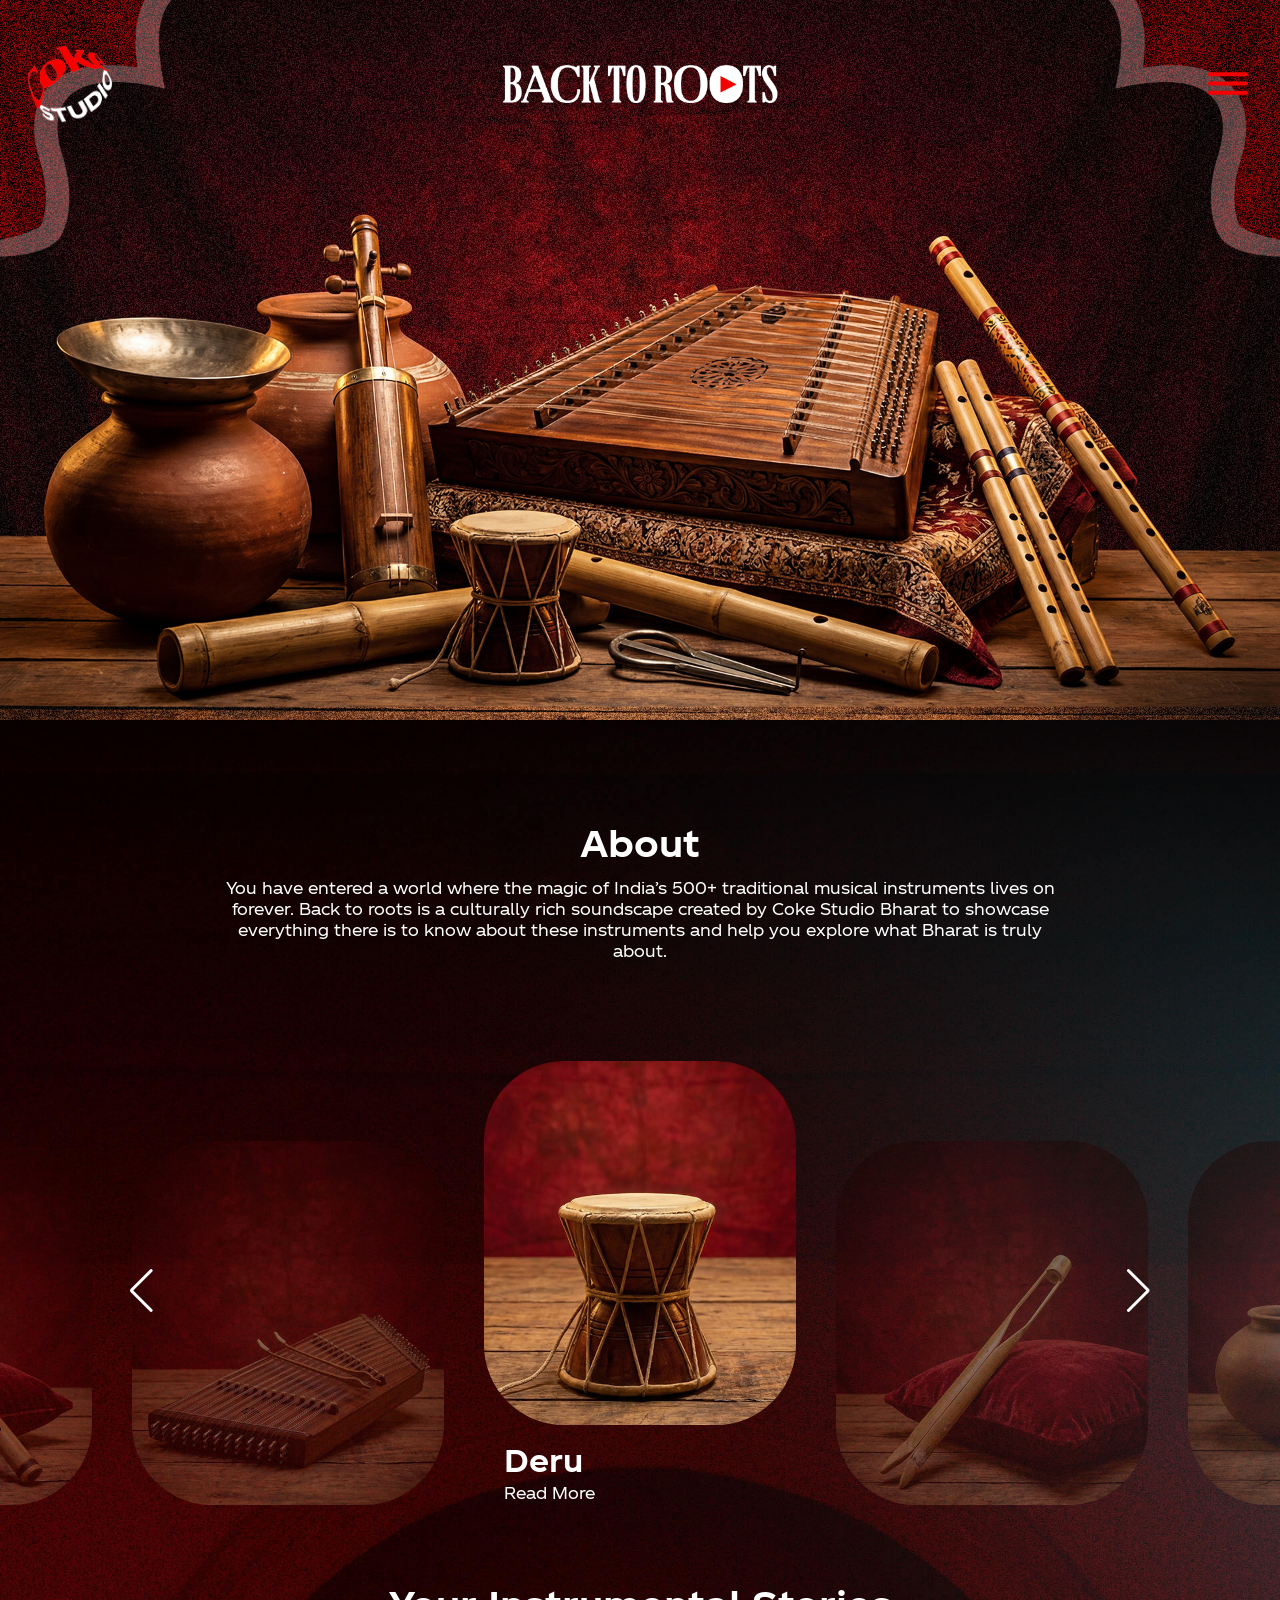
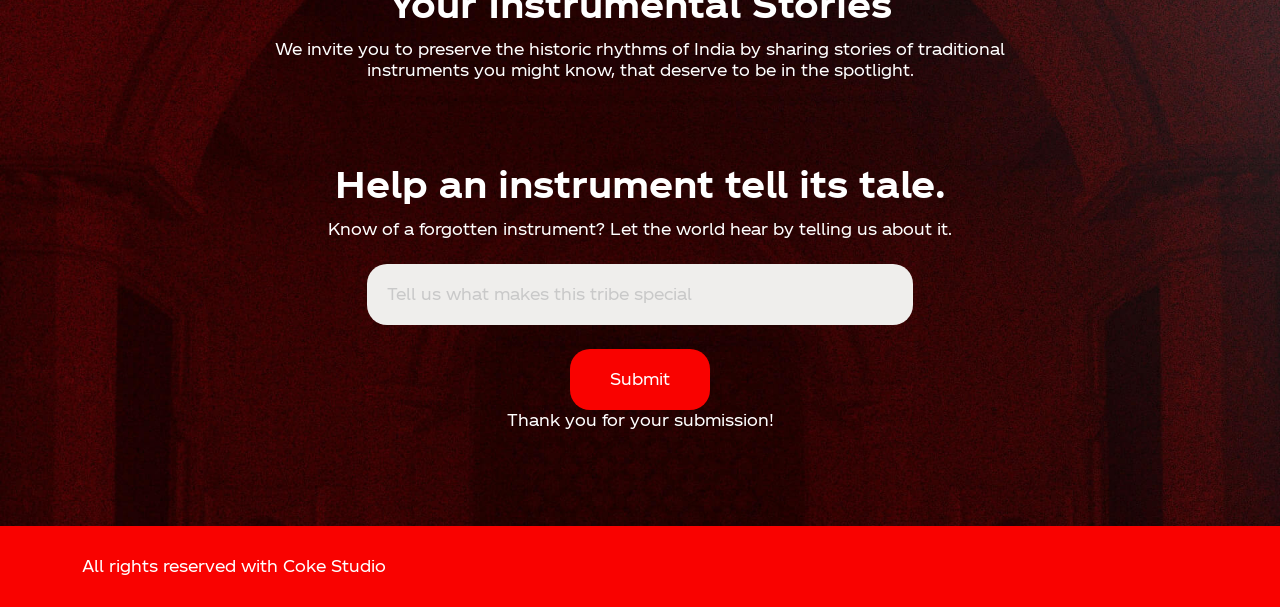
==== home-page.html @ 4aa93b86 "First-look" ====
<!-- Start: Header -->
<!doctype html>
<html class="no-js" lang="en">

<head>
    <meta charset="utf-8">
    <meta name="description" content="">
    <meta name="viewport" content="width=device-width, initial-scale=1.0">
    <title>Back to Roots</title>
    <link rel="apple-touch-icon" href="apple-touch-icon.png">
    <!-- Place favicon.ico in the root directory -->
    <link rel="shortcut icon" href="images/favicon.ico"> 

    <link rel="stylesheet" href="styles/vendor.css">

    <link rel="stylesheet" href="styles/main.css">

</head>

<body>
<header class="header">
  <div class="container-fluid">
    <div class="d-flex">
      <div class="logo"><a href=""><img src="images/logo.svg" alt=""></a></div>
      <!-- <div class="menu"><a href=""><img src="images/menu.svg" alt=""></a></div> -->
      <div class="dropdown dropdown-menu-end">
        <button type="button" class="" data-bs-toggle="dropdown"></button>
        <ul class="dropdown-menu">
          <li><a class="dropdown-item" href="#">Home</a></li>
          <li><a class="dropdown-item" href="#about">About</a></li>
          <li><a class="dropdown-item" href="#stories">Stories</a></li>
          <li><a class="dropdown-item" href="#help">Help</a></li>
        </ul>
      </div>
    </div>
  </div>
</header>

<div class="banner">
    <div class="title"><img src="images/Back-to-Roots.png" alt=""></div>
    <!-- <img src="images/banner.png" class="img-full" alt="">  -->
    <picture>
        <source media="(min-width:650px)" srcset="images/banner.jpg">
        <img src="images/banner-mob.jpg" alt="banner" class="img-full">
    </picture>
</div>
<div class="body-ctnt">
    <div class="about-us" id="about">
        <div class="container">
            <div class="row justify-content-center">
                <div class="col-md-9">
                    <h2 class="hd2">About</h2>
                    <p class="mb-0">You have entered a world where the magic of India’s 500+ traditional musical instruments lives on forever. Back to roots is a culturally rich soundscape created by Coke Studio Bharat to showcase everything there is to know about these instruments and help you explore what Bharat is truly about.</p>
                </div>
            </div>
        </div>
    </div>
    <div class="tribe-stories" id="stories">
        <div class="swiper mySwiper">
            <div class="swiper-wrapper">
                <div class="swiper-slide"><a href="#" data-modal-target="story-card-deru">
                        <figure><img src="images/card-1.jpg" alt=""></figure>
                        <div class="card-info">
                            <h3>Deru</h3>
                            <p>Read More</p>
                        </div>
                    </a>
                </div>
                <div class="swiper-slide"><a href="#" data-modal-target="story-card-toka">
                        <figure><img src="images/card-2.jpg" alt=""></figure>
                        <div class="card-info">
                            <h3>Toka</h3>
                           <p>Read More</p>
                        </div>
                    </a>
                </div>
                <div class="swiper-slide"><a href="#" data-modal-target="story-card-ghado-ghamelo">
                        <figure><img src="images/card-3.jpg" alt=""></figure>
                        <div class="card-info">
                            <h3>Ghado Ghamelo</h3>
                           <p>Read More</p>
                        </div>
                    </a>
                </div>
                <div class="swiper-slide"><a href="#" data-modal-target="story-card-bugchu">
                        <figure><img src="images/card-4.jpg" alt=""></figure>
                        <div class="card-info">
                            <h3>Bugchu</h3>
                           <p>Read More</p>
                        </div>
                    </a>
                </div>
                <div class="swiper-slide"><a href="#" data-modal-target="story-card-gogona">
                        <figure><img src="images/card-5.jpg" alt=""></figure>
                        <div class="card-info">
                            <h3>Gogona</h3>
                           <p>Read More</p>
                        </div>
                    </a>
                </div>
                <div class="swiper-slide"><a href="#" data-modal-target="story-card-jodia-pava">
                        <figure><img src="images/card-6.jpg" alt=""></figure>
                        <div class="card-info">
                            <h3>Jodia Pava</h3>
                           <p>Read More</p>
                        </div>
                    </a>
                </div>
                <div class="swiper-slide"><a href="#" data-modal-target="story-card-ghada">
                        <figure><img src="images/card-7.jpg" alt=""></figure>
                        <div class="card-info">
                            <h3>Ghada</h3>
                           <p>Read More</p>
                        </div>
                    </a>
                </div>
                <div class="swiper-slide"><a href="#" data-modal-target="story-card-siphung">
                        <figure><img src="images/card-8.jpg" alt=""></figure>
                        <div class="card-info">
                            <h3>Siphung</h3>
                           <p>Read More</p>
                        </div>
                    </a>
                </div>
                <div class="swiper-slide"><a href="#" data-modal-target="story-card-santaar">
                        <figure><img src="images/card-9.jpg" alt=""></figure>
                        <div class="card-info">
                            <h3>Santaar</h3>
                           <p>Read More</p>
                        </div>
                    </a>
                </div>
            </div>
            <div class="swiper-button-next"></div>
            <div class="swiper-button-prev"></div>
        </div>
        <div class="container text-center">
            <div class="row justify-content-center">
                <div class="col-md-9">
            <h2 class="hd2">Your Instrumental Stories</h2>
            <p class="mb-0">We invite you to preserve the historic rhythms of India by sharing stories of traditional instruments you might know, that deserve to be in the spotlight.</p>
                </div></div>
        </div>
    </div>
    <div class="help-tribe" id="help">
        <div class="container">
            <h2 class="hd2">Help an instrument tell its tale.</h2>
            <p class="mb-0">Know of a forgotten instrument? Let the world hear by telling us about it.</p>

            <div class="row justify-content-center">
                <div class="col-md-6">
                    <!-- <div class="tribe-story">
                        <div class="swiper taleSwiper">
                            <div class="swiper-wrapper">
                                <div class="swiper-slide">
                                    <p class="f16">“50-yr-old Kumoani folk singer invited
                                        to global TV prog”</p>
                                </div>
                                <div class="swiper-slide">
                                    <p class="f16">“50-yr-old Kumoani folk singer invited
                                        to global TV prog”</p>
                                </div>
                                <div class="swiper-slide">
                                    <p class="f16">“50-yr-old Kumoani folk singer invited
                                        to global TV prog”</p>
                                </div>
                                <div class="swiper-slide">
                                    <p class="f16">“50-yr-old Kumoani folk singer invited
                                        to global TV prog”</p>
                                </div>
                            </div>
                        </div>
                        <div class="swiper-button-next"></div>
                        <div class="swiper-button-prev"></div>
                    </div> -->
                    <div class="mt-4">
                        <form action="">
                        <div class="txtBx"><input type="text" name="" id=""
                                placeholder="Tell us what makes this tribe special"></div>
                        <!-- <p class="consent">I consent to being contacted by the Coca-Cola team should my submission be
                            shortlisted for potential feature.</p> -->
                        <div class="submitBtn mt-4"><input type="button" value="Submit" name="" id=""></div>
                    </form>
                    </div>
                    <div class="thank-you-message">
                        <p>Thank you for your submission!</p>
                    </div>
                </div>
            </div>
        </div>
    </div>
</div>

<div class="modal fade card-modal" id="storyCardModal" tabindex="-1" aria-labelledby="storyCardModalLabel" aria-hidden="true">
    <div class="modal-dialog modal-dialog-centered modal-lg">
        <div class="modal-content">
            <div class="modal-body" id="storyCardModalBody"></div>
        </div>
    </div>
</div>

<div class="story-card-content d-none" id="story-card-deru">
    <button type="button" class="btn-close btn-close-white card-modal-close" data-bs-dismiss="modal" aria-label="Close"></button>
    <div class="row align-items-center g-4">
        <div class="col-md-6">
            <figure class="card-modal-image-wrap mb-0">
                <a href="#" class="play-audio"></a>
                <img src="images/card-1.jpg" alt="Deru" class="img-full">
            </figure>
            <audio id="deru-audio" src="audio/Deru.mp3"></audio>
        </div>
        <div class="col-md-6">
            <div class="card-modal-copy">
                <h2 class="hd3">Deru</h2>
                <p class="mb-0">A traditional hourglass shaped percussion drum from North Indian folk music, especially Rajasthan and Haryana, played in ritual and folk song ensembles to create deep rhythmic beats. It’s deep and punchy drum sounds were used to create dynamic rhythms in Coke Studio’s song Ishq Bawla that was released on 18 June 2025.</p>
            </div>
        </div>
    </div>
</div>
<div class="story-card-content d-none" id="story-card-toka">
    <button type="button" class="btn-close btn-close-white card-modal-close" data-bs-dismiss="modal" aria-label="Close"></button>
    <div class="row align-items-center g-4">
        <div class="col-md-6">
            <figure class="card-modal-image-wrap mb-0">
                <a href="#" class="play-audio"></a>
                <img src="images/card-2.jpg" alt="Toka" class="img-full">
            </figure>
            <audio id="toka-audio" src="audio/Toka.mp3"></audio>
        </div>
        <div class="col-md-6">
            <div class="card-modal-copy">
                <h2 class="hd3">Toka</h2>
                <p class="mb-0">A bamboo clapper instrument from Assam, played by striking its split ends together to create sharp, rhythmic beats. It adds a bright, percussive layer to traditional folk music. Toka was used to add energy and drive to the rhythm of Coke Studio’s song Holo Lolo that was released on 26 March 2025.</p>
            </div>
        </div>

    </div>
</div>
<div class="story-card-content d-none" id="story-card-ghado-ghamelo">
    <button type="button" class="btn-close btn-close-white card-modal-close" data-bs-dismiss="modal" aria-label="Close"></button>
    <div class="row align-items-center g-4">
        <div class="col-md-6">
            <figure class="card-modal-image-wrap mb-0">
                <a href="#" class="play-audio"></a>
                <img src="images/card-3.jpg" alt="Ghado Ghamelo" class="img-full">
            </figure>
            <audio id="ghado-ghamelo-audio" src="audio/GhadoGhamelo.mp3"></audio>
        </div>
        <div class="col-md-6">
            <div class="card-modal-copy">
                <h2 class="hd3">Ghado Ghamelo</h2>
                <p class="mb-0">A traditional paired percussion instrument from Kutch, Gujarat, made of metal or clay pots. Played by striking the pots together or with sticks, it creates lively, rhythmic beats that enhance a song’s folk rhythm and make it sound more organic and culturally rich as heard in Coke Studio’s song Meetha Khaara that was released on 9 September 2025.</p>
            </div>
        </div>
    </div>
</div>
<div class="story-card-content d-none" id="story-card-bugchu">
    <button type="button" class="btn-close btn-close-white card-modal-close" data-bs-dismiss="modal" aria-label="Close"></button>
    <div class="row align-items-center g-4">
        <div class="col-md-6">
            <figure class="card-modal-image-wrap mb-0">
                <a href="#" class="play-audio"></a>
                <img src="images/card-4.jpg" alt="Bugchu" class="img-full">
            </figure>
            <audio id="bugchu-audio" src="audio/Bugchu.mp3"></audio>
        </div>
        <div class="col-md-6">
            <div class="card-modal-copy">
                <h2 class="hd3">Bugchu</h2>
                <p class="mb-0">A small one-string folk instrument from Punjab, played by pulling a string to create a rhythmic, twangy sound. It’s commonly used in lively dance forms like Bhangra and adds an energetic, playful vibe to folk music. The lively and raw texture in Coke Studio’s song Ishq Bawla came from the distinctive tone of this instrument.</p>
            </div>
        </div>
    </div>
</div>
<div class="story-card-content d-none" id="story-card-gogona">
    <button type="button" class="btn-close btn-close-white card-modal-close" data-bs-dismiss="modal" aria-label="Close"></button>
    <div class="row align-items-center g-4">
        <div class="col-md-6">
            <figure class="card-modal-image-wrap mb-0">
                <a href="#" class="play-audio"></a>
                <img src="images/card-5.jpg" alt="Gogona" class="img-full">
            </figure>
            <audio id="gogona-audio" src="audio/Gogona.mp3"></audio>
        </div>
        <div class="col-md-6">
            <div class="card-modal-copy">
                <h2 class="hd3">Gogona</h2>
                <p class="mb-0">A bamboo jaw harp central to Assamese folk, especially in Bihu celebrations, producing a buzzing melody. The percussive melody and folk flavour in Coke Studio’s song Holo Lolo came from this instrument.</p>
            </div>
        </div>
    </div>
</div>
<div class="story-card-content d-none" id="story-card-jodia-pava">
    <button type="button" class="btn-close btn-close-white card-modal-close" data-bs-dismiss="modal" aria-label="Close"></button>
    <div class="row align-items-center g-4">
        <div class="col-md-6">
            <figure class="card-modal-image-wrap mb-0">
                <a href="#" class="play-audio"></a>
                <img src="images/card-6.jpg" alt="Jodia Pava" class="img-full">
            </figure>
            <audio id="jodia-pava-audio" src="audio/JodiaPava.mp3"></audio>
        </div>
        <div class="col-md-6">
            <div class="card-modal-copy">
                <h2 class="hd3">Jodia Pava</h2>
                <p class="mb-0">Featured in Coke Studio’s song Meetha Khaara, Jodia Pava is a traditional folk instrument strongly associated with the Kutch region of Gujarat. It is a distinctive double flute wind instrument where two flutes are played simultaneously — one providing a continuous drone and the other carrying the melody.</p>
            </div>
        </div>
    </div>
</div>
<div class="story-card-content d-none" id="story-card-ghada">
    <button type="button" class="btn-close btn-close-white card-modal-close" data-bs-dismiss="modal" aria-label="Close"></button>
    <div class="row align-items-center g-4">
        <div class="col-md-6">
            <figure class="card-modal-image-wrap mb-0">
                <a href="#" class="play-audio"></a>
                <img src="images/card-7.jpg" alt="Ghada" class="img-full">
            </figure>
            <audio id="ghada-audio" src="audio/Ghada.mp3"></audio>
        </div>
        <div class="col-md-6">
            <div class="card-modal-copy">
                <h2 class="hd3">Ghada</h2>
                <p class="mb-0">A simple clay pot used as a musical instrument in Indian folk traditions, played by tapping and striking to create rhythmic beats. It’s warm and earthy beats gave a grounded feel to Coke Studio’s song Ishq Bawla.</p>
            </div>
        </div>
    </div>
</div>
<div class="story-card-content d-none" id="story-card-siphung">
    <button type="button" class="btn-close btn-close-white card-modal-close" data-bs-dismiss="modal" aria-label="Close"></button>
    <div class="row align-items-center g-4">
        <div class="col-md-6">
            <figure class="card-modal-image-wrap mb-0">
                <a href="#" class="play-audio"></a>
                <img src="images/card-8.jpg" alt="Siphung" class="img-full">
            </figure>
            <audio id="siphung-audio" src="audio/Siphung.mp3"></audio>
        </div>
        <div class="col-md-6">
            <div class="card-modal-copy">
                <h2 class="hd3">Siphung</h2>
                <p class="mb-0">A traditional bamboo flute from Assam and Northeast India, known for its airy, melodic voice in folk melodies. The Siphung lends lyrical textures that enriched Coke Studio’s song Holo Lolo with a serene folk infused vibe.</p>
            </div>
        </div>
    </div>
</div>
<div class="story-card-content d-none" id="story-card-santaar">
    <button type="button" class="btn-close btn-close-white card-modal-close" data-bs-dismiss="modal" aria-label="Close"></button>
    <div class="row align-items-center g-4">
        <div class="col-md-6">
            <figure class="card-modal-image-wrap mb-0">
                <a href="#" class="play-audio"></a>
                <img src="images/card-9.jpg" alt="Santaar" class="img-full">
            </figure>
            <audio id="santaar-audio" src="audio/Santaar.mp3"></audio>
        </div>
        <div class="col-md-6">
            <div class="card-modal-copy">
                <h2 class="hd3">Santaar</h2>
                <p class="mb-0">A traditional stringed percussion instrument from Kutch, Gujarat, made of wooden or metal components and played by striking or plucking to produce rhythmic and melodic tones. It is commonly used in folk music to accompany dances and songs, adding a lively, resonant texture. Coke Studio’s song Meetha Khaara had a richer, more immersive folk feel, thanks to this instrument.</p>
            </div>
        </div>
    </div>
</div>

<!-- Start: Footer -->
  <footer class="footer">
    <div class="container">
        All rights reserved with Coke Studio
    </div>
</footer>
  <!-- bower:js -->

<script src="scripts/jquery.js"></script>

<script src="scripts/vendor.js"></script>


<script src="scripts/main.js"></script>



</body>

</html> 
<!--end-->
---- styles/main.css ----
@font-face {
  font-family: 'TCCC-UnityHeadline';
  src: url("../fonts/TCCC-UnityHeadline-Regular.woff2") format("woff2"), url("../fonts/TCCC-UnityHeadline-Regular.woff") format("woff");
  font-weight: normal;
  font-style: normal;
  font-display: swap;
}

@font-face {
  font-family: 'TCCC-UnityHeadline';
  src: url("../fonts/TCCC-UnityHeadline-Bold.woff2") format("woff2"), url("../fonts/TCCC-UnityHeadline-Bold.woff") format("woff");
  font-weight: bold;
  font-style: normal;
  font-display: swap;
}

body {
  font: normal 16px/1.3 "TCCC-UnityHeadline";
  color: #FFF;
}

@media (max-width: 767px) {
  body {
    font-size: 15px;
    line-height: 1.4;
  }
}

a {
  text-decoration: none;
  color: #ffffff;
  transition: color 0.5s linear;
}

a:hover {
  text-decoration: none;
  color: #ffffff;
}

a:focus {
  text-decoration: none;
  color: #ffffff;
  outline: none;
}

ul {
  margin: 0;
  padding: 0;
}

ul li {
  list-style: none;
}

b,
strong {
  font-weight: 700;
}

.img-full {
  width: 100%;
  height: auto;
}

.ohidden {
  overflow: hidden;
}

.header {
  position: absolute;
  width: 100%;
  padding-top: 30px;
  z-index: 1;
}

.header .d-flex {
  -ms-flex-align: center;
      align-items: center;
  -ms-flex-pack: justify;
      justify-content: space-between;
}

.header .dropdown button {
  background: url(../images/menu.svg) no-repeat center center;
  background-size: contain;
  border: 0;
  padding: 0;
  margin-right: 20px;
  width: 40px;
  height: 30px;
}

.header .dropdown button.show {
  background: url(../images/close.svg) no-repeat center center;
  background-size: contain;
}

.header .dropdown .dropdown-menu {
  background: none;
  border: 0;
  min-width: 120px;
}

.header .dropdown .dropdown-menu .dropdown-item {
  color: #F40000;
}

.header .dropdown .dropdown-menu .dropdown-item:hover {
  background: none;
}

@media (max-width: 767px) {
  .header {
    padding-top: 10px;
  }
  .header .logo img {
    width: 50px;
    height: auto;
  }
  .header .dropdown button {
    width: 25px;
    margin-right: 10px;
  }
}

.body-ctnt {
  background: url(../images/pagebg.jpg) no-repeat center top;
  background-size: cover;
}

@media (max-width: 767px) {
  .body-ctnt {
    background: url(../images/pageBg-mob.jpg) repeat-y center top;
    background-size: contain;
    padding-left: 15px;
    padding-right: 15px;
  }
}

.banner {
  position: relative;
}

.banner .title {
  position: absolute;
  top: 65px;
  left: 50%;
  right: auto;
  -khtml-transform: translateX(-50%);
  transform: translateX(-50%);
}

.banner .title img {
  height: 3vw;
  width: auto;
}

@media (max-width: 767px) {
  .banner .title {
    top: 85px;
  }
  .banner .title img {
    height: 8vw;
  }
}

.about-us {
  padding: 100px 0;
  text-align: center;
}

@media (max-width: 767px) {
  .about-us {
    padding: 40px 0 60px;
  }
}

.hd2,
.hd3 {
  font-size: 36px;
  font-weight: bold;
  margin-bottom: 15px;
}

@media (max-width: 767px) {
  .hd2,
  .hd3 {
    font-size: 24px;
  }
}

.hd3 {
  font-size: 30px;
}

@media (max-width: 767px) {
  .hd3 {
    font-size: 22px;
  }
}

.mySwiper {
  margin-bottom: 60px;
}

.mySwiper figure {
  border-radius: 80px;
  overflow: hidden;
}

.mySwiper figure img {
  width: 100%;
  height: auto;
}

.mySwiper .card-info {
  padding-left: 20px;
  opacity: 0;
  height: 0;
}

.mySwiper .card-info h3 {
  font-size: 30px;
  font-weight: bold;
  margin-bottom: 6px;
}

.mySwiper .swiper-slide {
  opacity: 0.4;
  transition: .7s;
  padding-top: 80px;
}

.mySwiper .swiper-slide img {
  width: 100%;
}

.mySwiper .swiper-slide-active {
  opacity: 1;
  z-index: 1;
  padding-top: 0;
}

.mySwiper .swiper-slide-active .card-info {
  opacity: 1;
}

.mySwiper .swiper-button-next,
.mySwiper .swiper-button-prev {
  color: #FFF;
}

.mySwiper .swiper-button-prev {
  left: 10vw;
}

.mySwiper .swiper-button-next {
  right: 10vw;
}

@media (max-width: 767px) {
  .mySwiper .card-info {
    text-align: center;
    padding-left: 0;
  }
  .mySwiper .card-info h3 {
    font-size: 24px;
  }
  .mySwiper .swiper-button-next,
  .mySwiper .swiper-button-prev {
    top: 90%;
  }
  .mySwiper .swiper-button-next::after,
  .mySwiper .swiper-button-prev::after {
    font-size: 24px;
  }
  .mySwiper .swiper-button-prev {
    left: 3vw;
  }
  .mySwiper .swiper-button-next {
    right: 3vw;
  }
}

.help-tribe {
  padding: 80px 0;
  text-align: center;
}

.help-tribe .txtBx input {
  width: 100%;
  padding: 20px;
  border-radius: 20px;
  border: 0;
  background-color: #EFEEEC;
}

.help-tribe .txtBx input:-ms-input-placeholder {
  color: #C9C9C9;
}

.help-tribe .txtBx input::placeholder {
  color: #C9C9C9;
}

.help-tribe .submitBtn input {
  background: #F90200;
  padding: 20px 40px;
  border-radius: 20px;
  border: 0;
  color: #FFF;
}

.help-tribe .consent {
  font-size: 12px;
  margin: 25px 0;
}

@media (max-width: 767px) {
  .help-tribe {
    padding: 45px 0 30px;
  }
  .help-tribe .txtBx input {
    padding: 12px 20px;
    border-radius: 10px;
  }
  .help-tribe .submitBtn input {
    padding: 12px 30px;
    border-radius: 12px;
    font-size: 12px;
  }
}

.taleSwiper {
  margin: 60px 0;
  overflow: auto;
}

.taleSwiper .f16 {
  margin: 0 50px;
  font-weight: bold;
  min-height: 120px;
  background: url(../images/comma.svg) no-repeat center 90px;
}

@media (max-width: 767px) {
  .taleSwiper {
    margin: 40px 0;
  }
  .taleSwiper .f16 {
    margin: 0 40px;
  }
}

.tribe-story, .cardSwiper {
  position: relative;
}

.tribe-story .swiper-button-next,
.tribe-story .swiper-button-prev, .cardSwiper .swiper-button-next,
.cardSwiper .swiper-button-prev {
  color: #bcbcbc;
}

.tribe-story .swiper-button-next::after,
.tribe-story .swiper-button-prev::after, .cardSwiper .swiper-button-next::after,
.cardSwiper .swiper-button-prev::after {
  font-size: 25px;
}

.tribe-story .swiper-button-prev, .cardSwiper .swiper-button-prev {
  left: -30px;
}

.tribe-story .swiper-button-next, .cardSwiper .swiper-button-next {
  right: -30px;
}

@media (max-width: 767px) {
  .tribe-story .swiper-button-prev, .cardSwiper .swiper-button-prev {
    left: 0px;
  }
  .tribe-story .swiper-button-next, .cardSwiper .swiper-button-next {
    right: 0px;
  }
}

.footer {
  background: #F90200;
  padding: 30px 0;
}

@media (max-width: 767px) {
  .footer {
    padding: 12px 10px;
    font-size: 12px;
  }
}

.stories-ctnt {
  background: url(../images/stories_page_bg.jpg) no-repeat center top;
  background-size: cover;
  padding-top: 160px;
}

@media (max-width: 767px) {
  .stories-ctnt {
    padding-top: 50px;
    padding-left: 15px;
    padding-right: 15px;
    text-align: center;
  }
}

.vid-box {
  position: relative;
  margin-bottom: 30px;
}

.vid-box .thumbnail-img {
  transition: transform .2s;
}

.vid-box .thumbnail-img:hover {
  transform: scale(1.1);
}

.vid-box .play-bx {
  position: absolute;
  width: 40px;
  height: 40px;
  left: 50%;
  top: 50%;
  bottom: auto;
  right: auto;
  -khtml-transform: translateX(-50%) translateY(-50%);
  transform: translateX(-50%) translateY(-50%);
  z-index: 1;
}

.vid-box .play-bx img {
  width: 100%;
  height: auto;
}

@media (max-width: 767px) {
  .vid-box:first-child {
    margin-top: 20px;
  }
}

.lyrics-bx {
  background: rgba(239, 238, 236, 0.2);
  border-radius: 30px;
  padding: 30px;
  height: 450px;
  overflow: auto;
}

.lyrics-bx ul li {
  padding-bottom: 30px;
}

.lyrics-bx ul li p {
  margin: 0;
  padding-bottom: 5px;
}

.section-gap {
  padding: 75px 0;
}

@media (max-width: 767px) {
  .section-gap {
    padding: 35px 0;
  }
}

.tribe-bg, .lyrics-bg, .kumoani-bg {
  position: relative;
}

.tribe-bg::before, .lyrics-bg::before, .kumoani-bg::before {
  content: '';
  position: absolute;
  left: 50%;
  top: 50%;
  bottom: auto;
  right: auto;
  -khtml-transform: translateX(-50%) translateY(-50%);
  transform: translateX(-50%) translateY(-50%);
  background: url(../images/tribe-studio.png) no-repeat center 50%;
  background-size: 80%;
  width: 100%;
  height: 100%;
  mix-blend-mode: soft-light;
}

.lyrics-bg::before {
  background: url(../images/Lyrics.png) no-repeat center 50%;
  background-size: 50%;
}

.kumoani-bg::before {
  background: url(../images/Kumoani.png) no-repeat center 60%;
  background-size: 80%;
  overflow: hidden;
}

.cardSwiper {
  position: relative;
}

.cardSwiper .swiper-slide {
  border-radius: 30px;
}

.cardSwiper .swiper-slide .img-full {
  border-radius: 30px;
}

.cardSwiper .swiper-slide .info-bx {
  display: none;
  margin-top: 40px;
  text-align: center;
}

.cardSwiper .swiper-slide.swiper-slide-active .info-bx {
  display: block;
}

.cardSwiper .swiper-button-next,
.cardSwiper .swiper-button-prev {
  color: #ffffff;
  top: auto;
  bottom: 55px;
}

.modal .btn-close {
  position: absolute;
  right: -30px;
  top: -6px;
}

.card-modal .modal-content {
  background: linear-gradient(135deg, rgba(91, 0, 0, 0.98), rgba(24, 0, 0, 0.98));
  color: #ffffff;
  border: 1px solid rgba(255, 255, 255, 0.15);
  border-radius: 36px;
  overflow: hidden;
}

.card-modal .modal-body {
  padding: 35px;
  position: relative;
}

.card-modal .card-modal-image-wrap {
  border-radius: 28px;
  overflow: hidden;
  position: relative;
  & .play-audio {
    position: absolute;
    width: 40px;
    height: 40px;
    bottom: 20px;
    right: 20px;
    z-index: 1;
    background: url(../images/Play.png) no-repeat center center;
    background-size: contain;
    &.push-audio{
      background: url(../images/push.png) no-repeat center center;
      background-size: contain;
    }
  }
}

.card-modal .card-modal-image-wrap img {
  display: block;
}

.card-modal .card-modal-copy {
  padding-right: 20px;
}

.card-modal .card-modal-copy p {
  color: rgba(255, 255, 255, 0.85);
}

.card-modal .card-modal-close {
  right: 18px;
  top: 18px;
  z-index: 2;
}

@media (max-width: 767px) {
  .modal .btn-close {
    right: 10px;
    top: -40px;
  }

  .card-modal .modal-body {
    padding: 20px;
  }

  .card-modal .card-modal-copy {
    padding-right: 0;
  }

  .card-modal .card-modal-close {
    right: 12px;
    top: 12px;
  }
}

@media (max-width: 767px) {
  .modal-open {
    padding-right: 0 !important;
  }
}

/*# sourceMappingURL=[data-uri] */
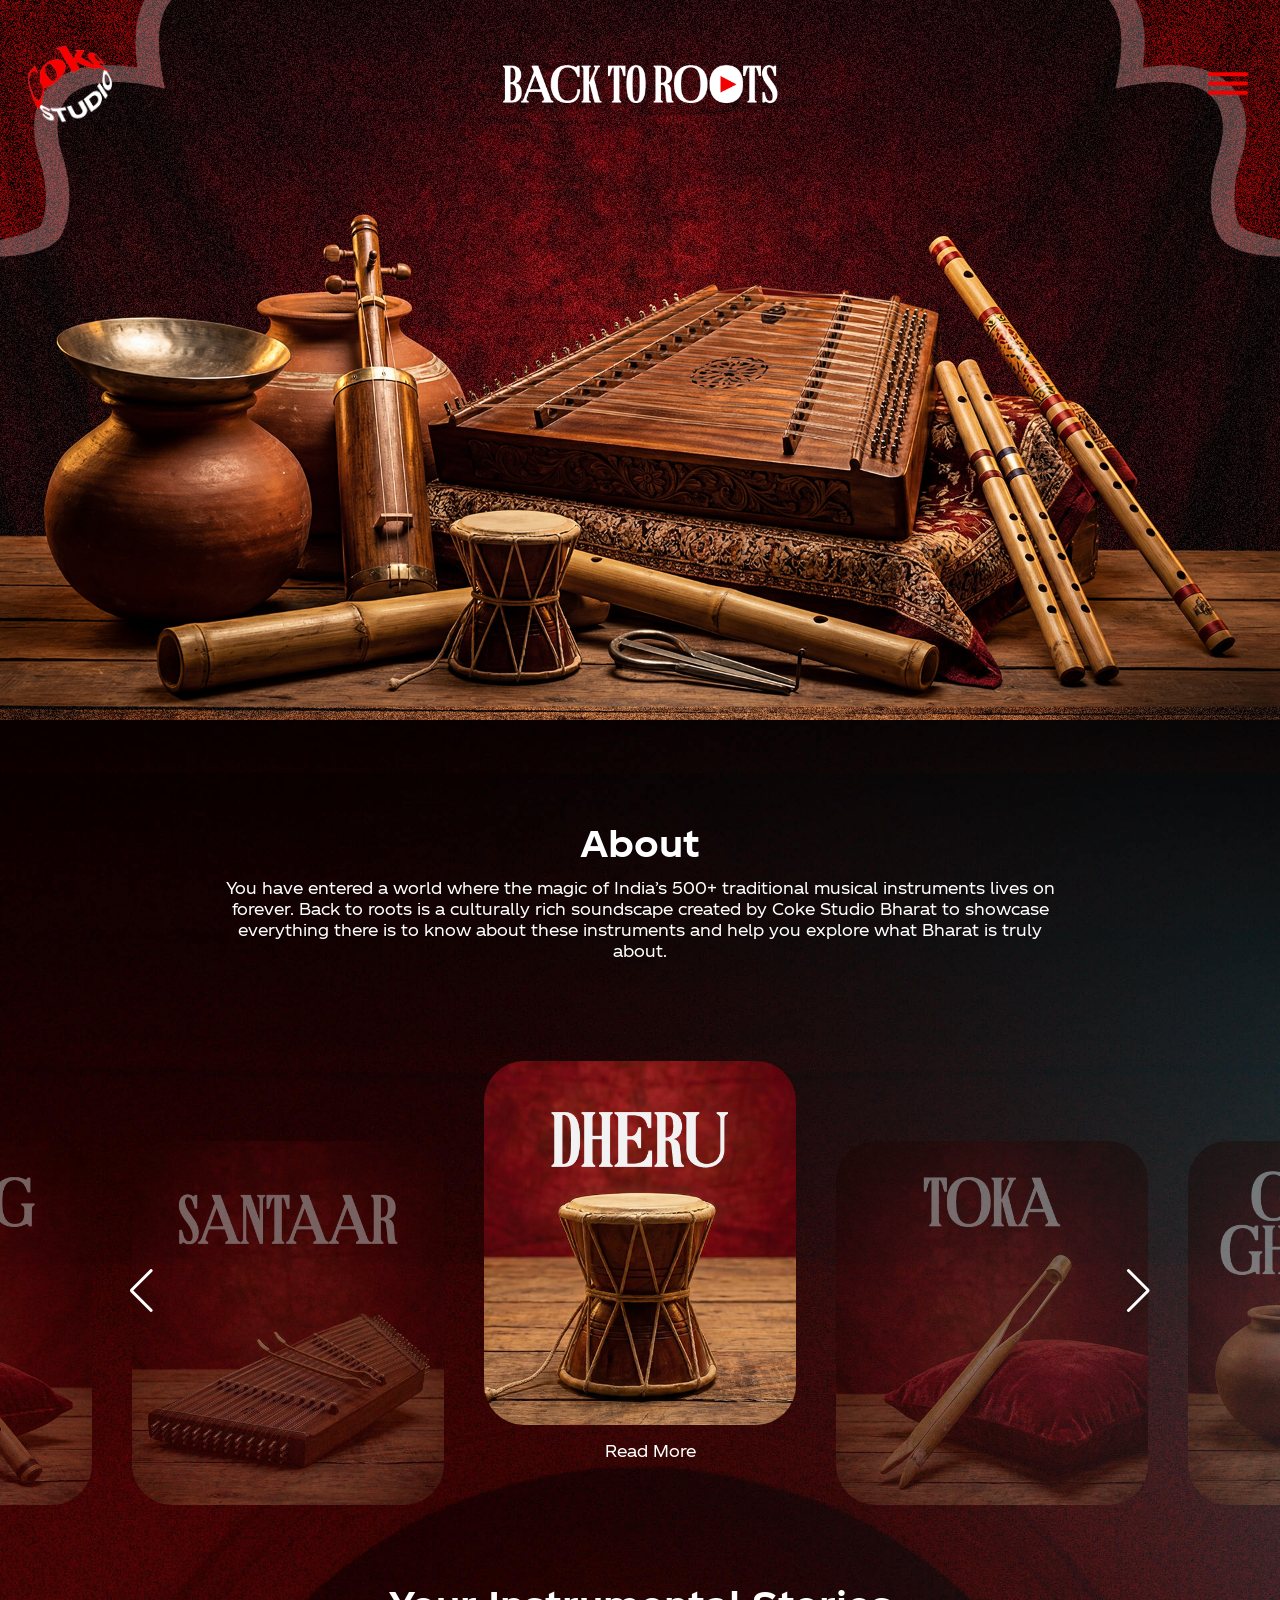
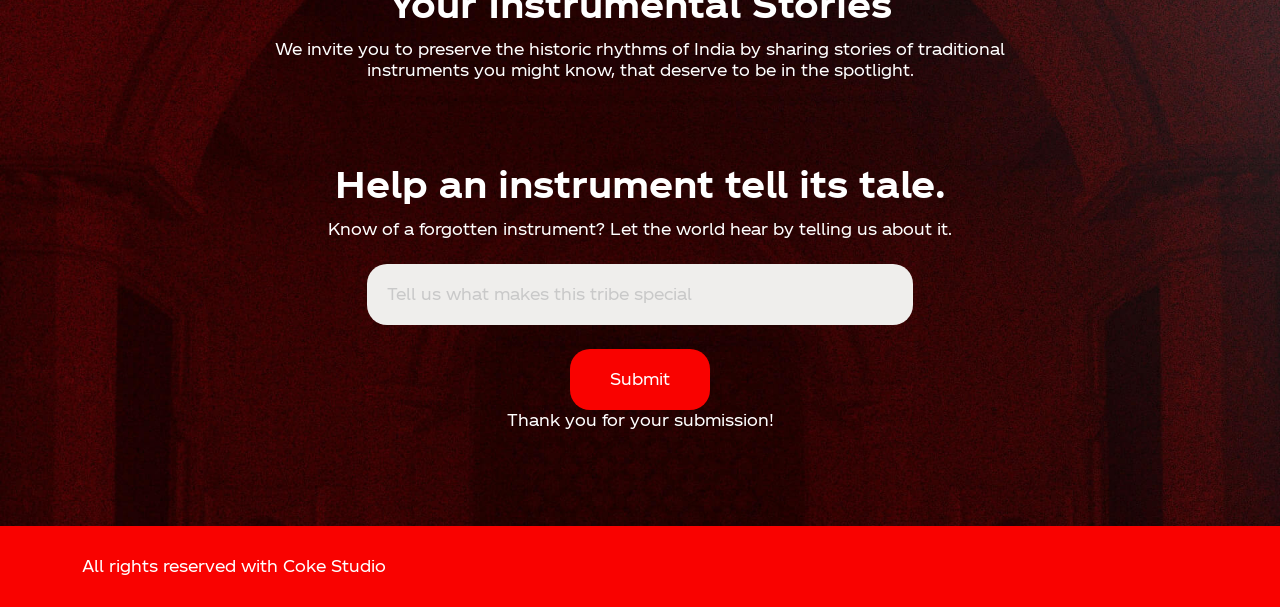
==== commit b368a98b: "CSB-Micro-Chang" ====
--- a/home-page.html
+++ b/home-page.html
@@ -37,8 +37,12 @@
 </header>
 
 <div class="banner">
-    <div class="title"><img src="images/Back-to-Roots.png" alt=""></div>
-    <!-- <img src="images/banner.png" class="img-full" alt="">  -->
+    <div class="title">
+        <picture>
+            <source media="(min-width:650px)" srcset="images/Back-to-Roots.png">
+            <img src="images/Back-to-Roots-Mob.png" alt="banner" class="img-full">
+        </picture>
+    </div>
     <picture>
         <source media="(min-width:650px)" srcset="images/banner.jpg">
         <img src="images/banner-mob.jpg" alt="banner" class="img-full">
@@ -61,7 +65,7 @@
                 <div class="swiper-slide"><a href="#" data-modal-target="story-card-deru">
                         <figure><img src="images/card-1.jpg" alt=""></figure>
                         <div class="card-info">
-                            <h3>Deru</h3>
+                            <!-- <h3>Deru</h3> -->
                             <p>Read More</p>
                         </div>
                     </a>
@@ -69,7 +73,7 @@
                 <div class="swiper-slide"><a href="#" data-modal-target="story-card-toka">
                         <figure><img src="images/card-2.jpg" alt=""></figure>
                         <div class="card-info">
-                            <h3>Toka</h3>
+                            <!-- <h3>Toka</h3> -->
                            <p>Read More</p>
                         </div>
                     </a>
@@ -77,7 +81,7 @@
                 <div class="swiper-slide"><a href="#" data-modal-target="story-card-ghado-ghamelo">
                         <figure><img src="images/card-3.jpg" alt=""></figure>
                         <div class="card-info">
-                            <h3>Ghado Ghamelo</h3>
+                            <!-- <h3>Ghado Ghamelo</h3> -->
                            <p>Read More</p>
                         </div>
                     </a>
@@ -85,7 +89,7 @@
                 <div class="swiper-slide"><a href="#" data-modal-target="story-card-bugchu">
                         <figure><img src="images/card-4.jpg" alt=""></figure>
                         <div class="card-info">
-                            <h3>Bugchu</h3>
+                            <!-- <h3>Bugchu</h3> -->
                            <p>Read More</p>
                         </div>
                     </a>
@@ -93,7 +97,7 @@
                 <div class="swiper-slide"><a href="#" data-modal-target="story-card-gogona">
                         <figure><img src="images/card-5.jpg" alt=""></figure>
                         <div class="card-info">
-                            <h3>Gogona</h3>
+                            <!-- <h3>Gogona</h3> -->
                            <p>Read More</p>
                         </div>
                     </a>
@@ -101,7 +105,7 @@
                 <div class="swiper-slide"><a href="#" data-modal-target="story-card-jodia-pava">
                         <figure><img src="images/card-6.jpg" alt=""></figure>
                         <div class="card-info">
-                            <h3>Jodia Pava</h3>
+                            <!-- <h3>Jodia Pava</h3> -->
                            <p>Read More</p>
                         </div>
                     </a>
@@ -109,7 +113,7 @@
                 <div class="swiper-slide"><a href="#" data-modal-target="story-card-ghada">
                         <figure><img src="images/card-7.jpg" alt=""></figure>
                         <div class="card-info">
-                            <h3>Ghada</h3>
+                            <!-- <h3>Ghada</h3> -->
                            <p>Read More</p>
                         </div>
                     </a>
@@ -117,7 +121,7 @@
                 <div class="swiper-slide"><a href="#" data-modal-target="story-card-siphung">
                         <figure><img src="images/card-8.jpg" alt=""></figure>
                         <div class="card-info">
-                            <h3>Siphung</h3>
+                            <!-- <h3>Siphung</h3> -->
                            <p>Read More</p>
                         </div>
                     </a>
@@ -125,7 +129,7 @@
                 <div class="swiper-slide"><a href="#" data-modal-target="story-card-santaar">
                         <figure><img src="images/card-9.jpg" alt=""></figure>
                         <div class="card-info">
-                            <h3>Santaar</h3>
+                            <!-- <h3>Santaar</h3> -->
                            <p>Read More</p>
                         </div>
                     </a>
--- a/styles/main.css
+++ b/styles/main.css
@@ -102,7 +102,7 @@
 }
 
 .header .dropdown .dropdown-menu .dropdown-item {
-  color: #F40000;
+  color: #FFFFFF;
 }
 
 .header .dropdown .dropdown-menu .dropdown-item:hover {
@@ -157,10 +157,11 @@
 
 @media (max-width: 767px) {
   .banner .title {
-    top: 85px;
+    top: 100px;
   }
   .banner .title img {
-    height: 8vw;
+    width: 100%;
+    height: auto;
   }
 }
 
@@ -204,7 +205,7 @@
 }
 
 .mySwiper figure {
-  border-radius: 80px;
+  border-radius: 40px;
   overflow: hidden;
 }
 
@@ -217,6 +218,7 @@
   padding-left: 20px;
   opacity: 0;
   height: 0;
+  text-align: center;
 }
 
 .mySwiper .card-info h3 {
@@ -600,7 +602,7 @@
   }
 
   .card-modal .modal-body {
-    padding: 20px;
+    padding: 40px 20px 20px 20px;
   }
 
   .card-modal .card-modal-copy {
@@ -619,4 +621,3 @@
   }
 }
 
-/*# sourceMappingURL=[data-uri] */
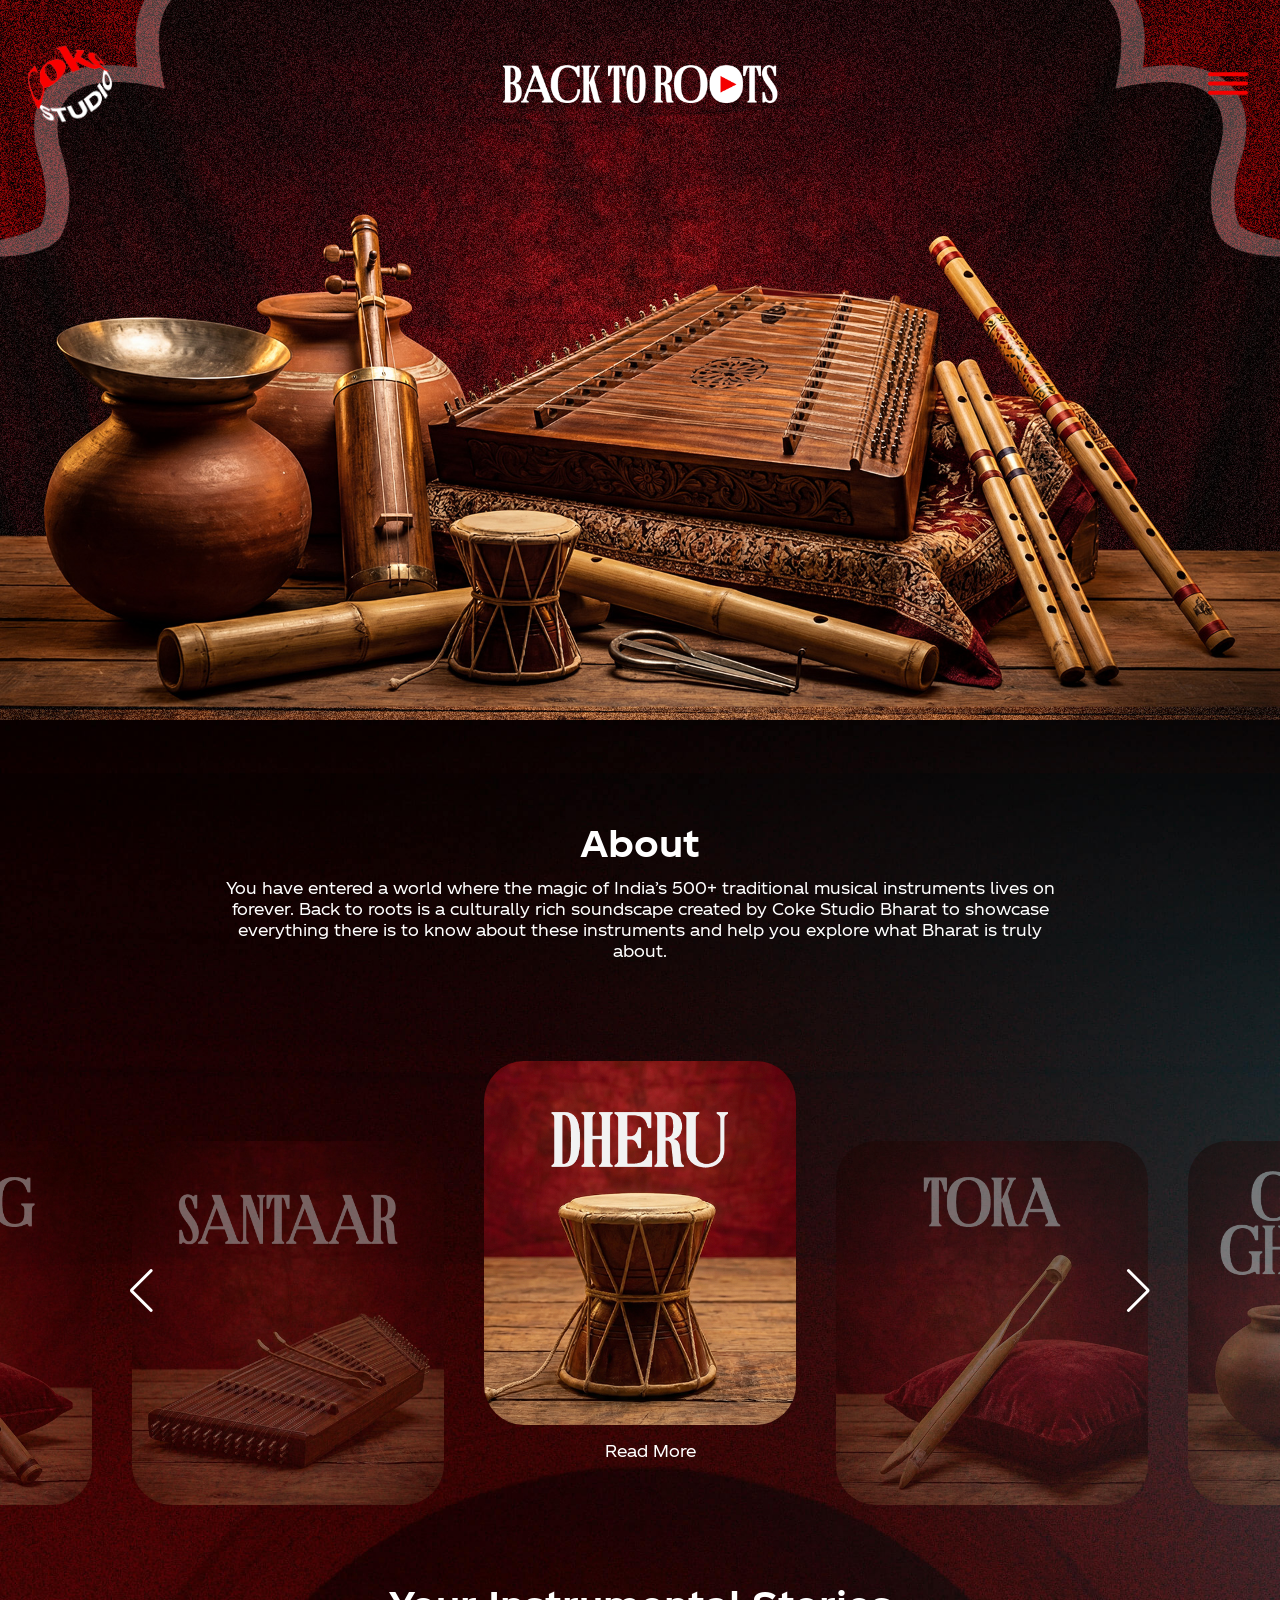
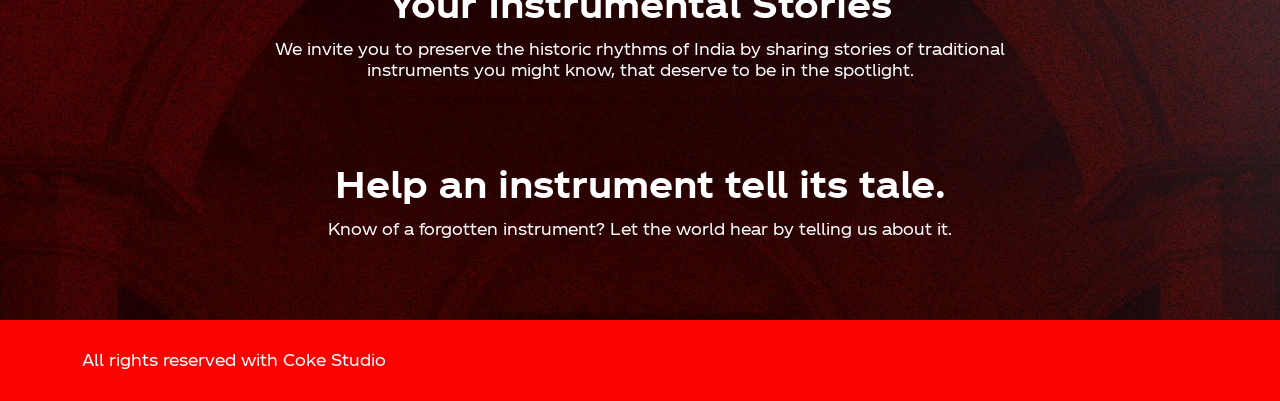
==== commit 09ea026b: "links-Updated" ====
--- a/home-page.html
+++ b/home-page.html
@@ -151,46 +151,6 @@
             <h2 class="hd2">Help an instrument tell its tale.</h2>
             <p class="mb-0">Know of a forgotten instrument? Let the world hear by telling us about it.</p>
 
-            <div class="row justify-content-center">
-                <div class="col-md-6">
-                    <!-- <div class="tribe-story">
-                        <div class="swiper taleSwiper">
-                            <div class="swiper-wrapper">
-                                <div class="swiper-slide">
-                                    <p class="f16">“50-yr-old Kumoani folk singer invited
-                                        to global TV prog”</p>
-                                </div>
-                                <div class="swiper-slide">
-                                    <p class="f16">“50-yr-old Kumoani folk singer invited
-                                        to global TV prog”</p>
-                                </div>
-                                <div class="swiper-slide">
-                                    <p class="f16">“50-yr-old Kumoani folk singer invited
-                                        to global TV prog”</p>
-                                </div>
-                                <div class="swiper-slide">
-                                    <p class="f16">“50-yr-old Kumoani folk singer invited
-                                        to global TV prog”</p>
-                                </div>
-                            </div>
-                        </div>
-                        <div class="swiper-button-next"></div>
-                        <div class="swiper-button-prev"></div>
-                    </div> -->
-                    <div class="mt-4">
-                        <form action="">
-                        <div class="txtBx"><input type="text" name="" id=""
-                                placeholder="Tell us what makes this tribe special"></div>
-                        <!-- <p class="consent">I consent to being contacted by the Coca-Cola team should my submission be
-                            shortlisted for potential feature.</p> -->
-                        <div class="submitBtn mt-4"><input type="button" value="Submit" name="" id=""></div>
-                    </form>
-                    </div>
-                    <div class="thank-you-message">
-                        <p>Thank you for your submission!</p>
-                    </div>
-                </div>
-            </div>
         </div>
     </div>
 </div>
@@ -215,8 +175,8 @@
         </div>
         <div class="col-md-6">
             <div class="card-modal-copy">
-                <h2 class="hd3">Deru</h2>
-                <p class="mb-0">A traditional hourglass shaped percussion drum from North Indian folk music, especially Rajasthan and Haryana, played in ritual and folk song ensembles to create deep rhythmic beats. It’s deep and punchy drum sounds were used to create dynamic rhythms in Coke Studio’s song Ishq Bawla that was released on 18 June 2025.</p>
+                <h2 class="hd3">Dheru</h2>
+                <p class="mb-0">A traditional hourglass shaped percussion drum from North Indian folk music, especially Rajasthan and Haryana, played in ritual and folk song ensembles to create deep rhythmic beats. It’s deep and punchy drum sounds were used to create dynamic rhythms in Coke Studio’s song <a href="https://www.youtube.com/watch?v=s0bJkT5EyTc&list=RDs0bJkT5EyTc&start_radio=1" target="_blank">Ishq Bawla</a> that was released on 18 June 2025.</p>
             </div>
         </div>
     </div>
@@ -234,7 +194,7 @@
         <div class="col-md-6">
             <div class="card-modal-copy">
                 <h2 class="hd3">Toka</h2>
-                <p class="mb-0">A bamboo clapper instrument from Assam, played by striking its split ends together to create sharp, rhythmic beats. It adds a bright, percussive layer to traditional folk music. Toka was used to add energy and drive to the rhythm of Coke Studio’s song Holo Lolo that was released on 26 March 2025.</p>
+                <p class="mb-0">A bamboo clapper instrument from Assam, played by striking its split ends together to create sharp, rhythmic beats. It adds a bright, percussive layer to traditional folk music. Toka was used to add energy and drive to the rhythm of Coke Studio’s song <a href="https://www.youtube.com/watch?v=O_H2xVrCVKk&list=RDO_H2xVrCVKk&start_radio=1" target="_blank">Holo Lolo</a> that was released on 26 March 2025.</p>
             </div>
         </div>
 
@@ -253,7 +213,7 @@
         <div class="col-md-6">
             <div class="card-modal-copy">
                 <h2 class="hd3">Ghado Ghamelo</h2>
-                <p class="mb-0">A traditional paired percussion instrument from Kutch, Gujarat, made of metal or clay pots. Played by striking the pots together or with sticks, it creates lively, rhythmic beats that enhance a song’s folk rhythm and make it sound more organic and culturally rich as heard in Coke Studio’s song Meetha Khaara that was released on 9 September 2025.</p>
+                <p class="mb-0">A traditional paired percussion instrument from Kutch, Gujarat, made of metal or clay pots. Played by striking the pots together or with sticks, it creates lively, rhythmic beats that enhance a song’s folk rhythm and make it sound more organic and culturally rich as heard in Coke Studio’s song <a href="https://www.youtube.com/watch?v=Tfq1HDteETY&list=RDTfq1HDteETY&start_radio=1" target="_blank">Meetha Khaara</a> that was released on 9 September 2025.</p>
             </div>
         </div>
     </div>
@@ -271,7 +231,7 @@
         <div class="col-md-6">
             <div class="card-modal-copy">
                 <h2 class="hd3">Bugchu</h2>
-                <p class="mb-0">A small one-string folk instrument from Punjab, played by pulling a string to create a rhythmic, twangy sound. It’s commonly used in lively dance forms like Bhangra and adds an energetic, playful vibe to folk music. The lively and raw texture in Coke Studio’s song Ishq Bawla came from the distinctive tone of this instrument.</p>
+                <p class="mb-0">A small one-string folk instrument from Punjab, played by pulling a string to create a rhythmic, twangy sound. It’s commonly used in lively dance forms like Bhangra and adds an energetic, playful vibe to folk music. The lively and raw texture in Coke Studio’s song <a href="https://www.youtube.com/watch?v=s0bJkT5EyTc&list=RDs0bJkT5EyTc&start_radio=1" target="_blank">Ishq Bawla</a> came from the distinctive tone of this instrument.</p>
             </div>
         </div>
     </div>
@@ -289,7 +249,7 @@
         <div class="col-md-6">
             <div class="card-modal-copy">
                 <h2 class="hd3">Gogona</h2>
-                <p class="mb-0">A bamboo jaw harp central to Assamese folk, especially in Bihu celebrations, producing a buzzing melody. The percussive melody and folk flavour in Coke Studio’s song Holo Lolo came from this instrument.</p>
+                <p class="mb-0">A bamboo jaw harp central to Assamese folk, especially in Bihu celebrations, producing a buzzing melody. The percussive melody and folk flavour in Coke Studio’s song <a href="https://www.youtube.com/watch?v=O_H2xVrCVKk&list=RDO_H2xVrCVKk&start_radio=1" target="_blank">Holo Lolo</a> came from this instrument.</p>
             </div>
         </div>
     </div>
@@ -307,7 +267,7 @@
         <div class="col-md-6">
             <div class="card-modal-copy">
                 <h2 class="hd3">Jodia Pava</h2>
-                <p class="mb-0">Featured in Coke Studio’s song Meetha Khaara, Jodia Pava is a traditional folk instrument strongly associated with the Kutch region of Gujarat. It is a distinctive double flute wind instrument where two flutes are played simultaneously — one providing a continuous drone and the other carrying the melody.</p>
+                <p class="mb-0">Featured in Coke Studio’s song <a href="https://www.youtube.com/watch?v=Tfq1HDteETY&list=RDTfq1HDteETY&start_radio=1" target="_blank">Meetha Khaara</a>, Jodia Pava is a traditional folk instrument strongly associated with the Kutch region of Gujarat. It is a distinctive double flute wind instrument where two flutes are played simultaneously — one providing a continuous drone and the other carrying the melody.</p>
             </div>
         </div>
     </div>
@@ -325,7 +285,7 @@
         <div class="col-md-6">
             <div class="card-modal-copy">
                 <h2 class="hd3">Ghada</h2>
-                <p class="mb-0">A simple clay pot used as a musical instrument in Indian folk traditions, played by tapping and striking to create rhythmic beats. It’s warm and earthy beats gave a grounded feel to Coke Studio’s song Ishq Bawla.</p>
+                <p class="mb-0">A simple clay pot used as a musical instrument in Indian folk traditions, played by tapping and striking to create rhythmic beats. It’s warm and earthy beats gave a grounded feel to Coke Studio’s song <a href="https://www.youtube.com/watch?v=s0bJkT5EyTc&list=RDs0bJkT5EyTc&start_radio=1" target="_blank">Ishq Bawla</a>.</p>
             </div>
         </div>
     </div>
@@ -343,7 +303,7 @@
         <div class="col-md-6">
             <div class="card-modal-copy">
                 <h2 class="hd3">Siphung</h2>
-                <p class="mb-0">A traditional bamboo flute from Assam and Northeast India, known for its airy, melodic voice in folk melodies. The Siphung lends lyrical textures that enriched Coke Studio’s song Holo Lolo with a serene folk infused vibe.</p>
+                <p class="mb-0">A traditional bamboo flute from Assam and Northeast India, known for its airy, melodic voice in folk melodies. The Siphung lends lyrical textures that enriched Coke Studio’s song <a href="https://www.youtube.com/watch?v=O_H2xVrCVKk&list=RDO_H2xVrCVKk&start_radio=1" target="_blank">Holo Lolo</a> with a serene folk infused vibe.</p>
             </div>
         </div>
     </div>
@@ -361,7 +321,7 @@
         <div class="col-md-6">
             <div class="card-modal-copy">
                 <h2 class="hd3">Santaar</h2>
-                <p class="mb-0">A traditional stringed percussion instrument from Kutch, Gujarat, made of wooden or metal components and played by striking or plucking to produce rhythmic and melodic tones. It is commonly used in folk music to accompany dances and songs, adding a lively, resonant texture. Coke Studio’s song Meetha Khaara had a richer, more immersive folk feel, thanks to this instrument.</p>
+                <p class="mb-0">A traditional stringed percussion instrument from Kutch, Gujarat, made of wooden or metal components and played by striking or plucking to produce rhythmic and melodic tones. It is commonly used in folk music to accompany dances and songs, adding a lively, resonant texture. Coke Studio’s song <a href="https://www.youtube.com/watch?v=Tfq1HDteETY&list=RDTfq1HDteETY&start_radio=1" target="_blank">Meetha Khaara</a> had a richer, more immersive folk feel, thanks to this instrument.</p>
             </div>
         </div>
     </div>
--- a/styles/main.css
+++ b/styles/main.css
@@ -584,6 +584,11 @@
 .card-modal .card-modal-copy {
   padding-right: 20px;
 }
+.card-modal .card-modal-copy a{ 
+  color: #FFF;
+  font-style: italic;
+  text-decoration: underline;
+}
 
 .card-modal .card-modal-copy p {
   color: rgba(255, 255, 255, 0.85);
@@ -594,6 +599,13 @@
   top: 18px;
   z-index: 2;
 }
+button#submitBtn {
+    background: #F90200;
+    padding: 20px 40px;
+    border-radius: 20px;
+    border: 0;
+    color: #FFF;
+}
 
 @media (max-width: 767px) {
   .modal .btn-close {
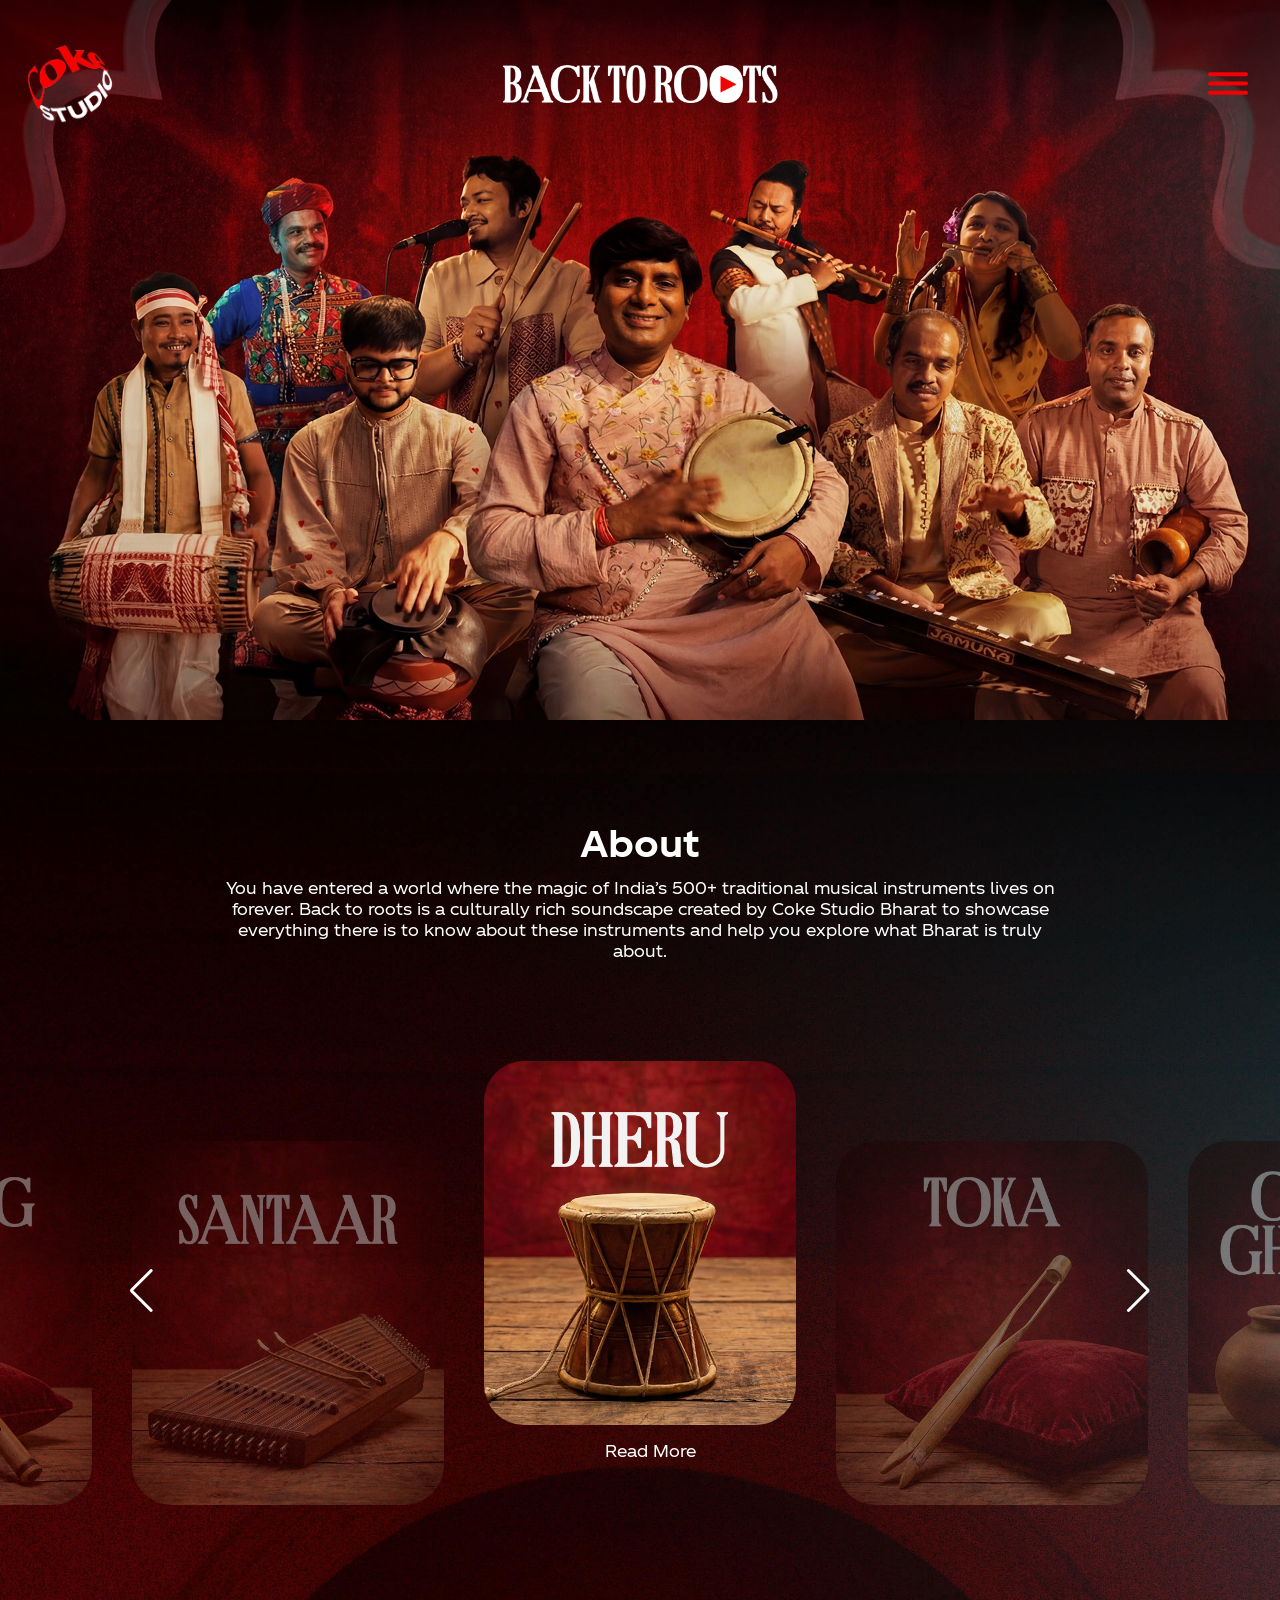
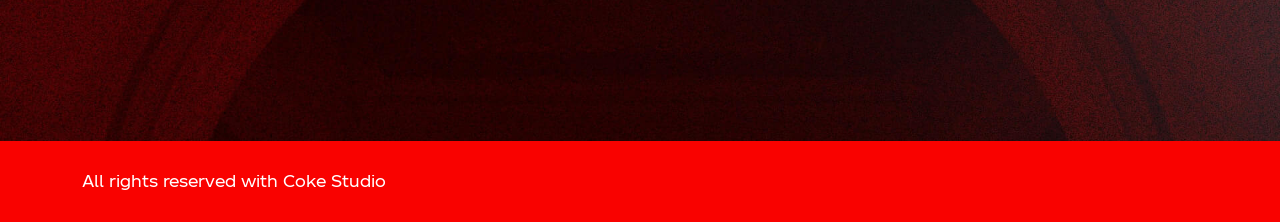
==== commit ea45cc32: "CSB-mail-changes" ====
--- a/home-page.html
+++ b/home-page.html
@@ -138,18 +138,18 @@
             <div class="swiper-button-next"></div>
             <div class="swiper-button-prev"></div>
         </div>
-        <div class="container text-center">
+        <!-- <div class="container text-center">
             <div class="row justify-content-center">
                 <div class="col-md-9">
             <h2 class="hd2">Your Instrumental Stories</h2>
             <p class="mb-0">We invite you to preserve the historic rhythms of India by sharing stories of traditional instruments you might know, that deserve to be in the spotlight.</p>
                 </div></div>
-        </div>
+        </div> -->
     </div>
     <div class="help-tribe" id="help">
         <div class="container">
-            <h2 class="hd2">Help an instrument tell its tale.</h2>
-            <p class="mb-0">Know of a forgotten instrument? Let the world hear by telling us about it.</p>
+            <!-- <h2 class="hd2">Help an instrument tell its tale.</h2>
+            <p class="mb-0">Know of a forgotten instrument? Let the world hear by telling us about it.</p> -->
 
         </div>
     </div>
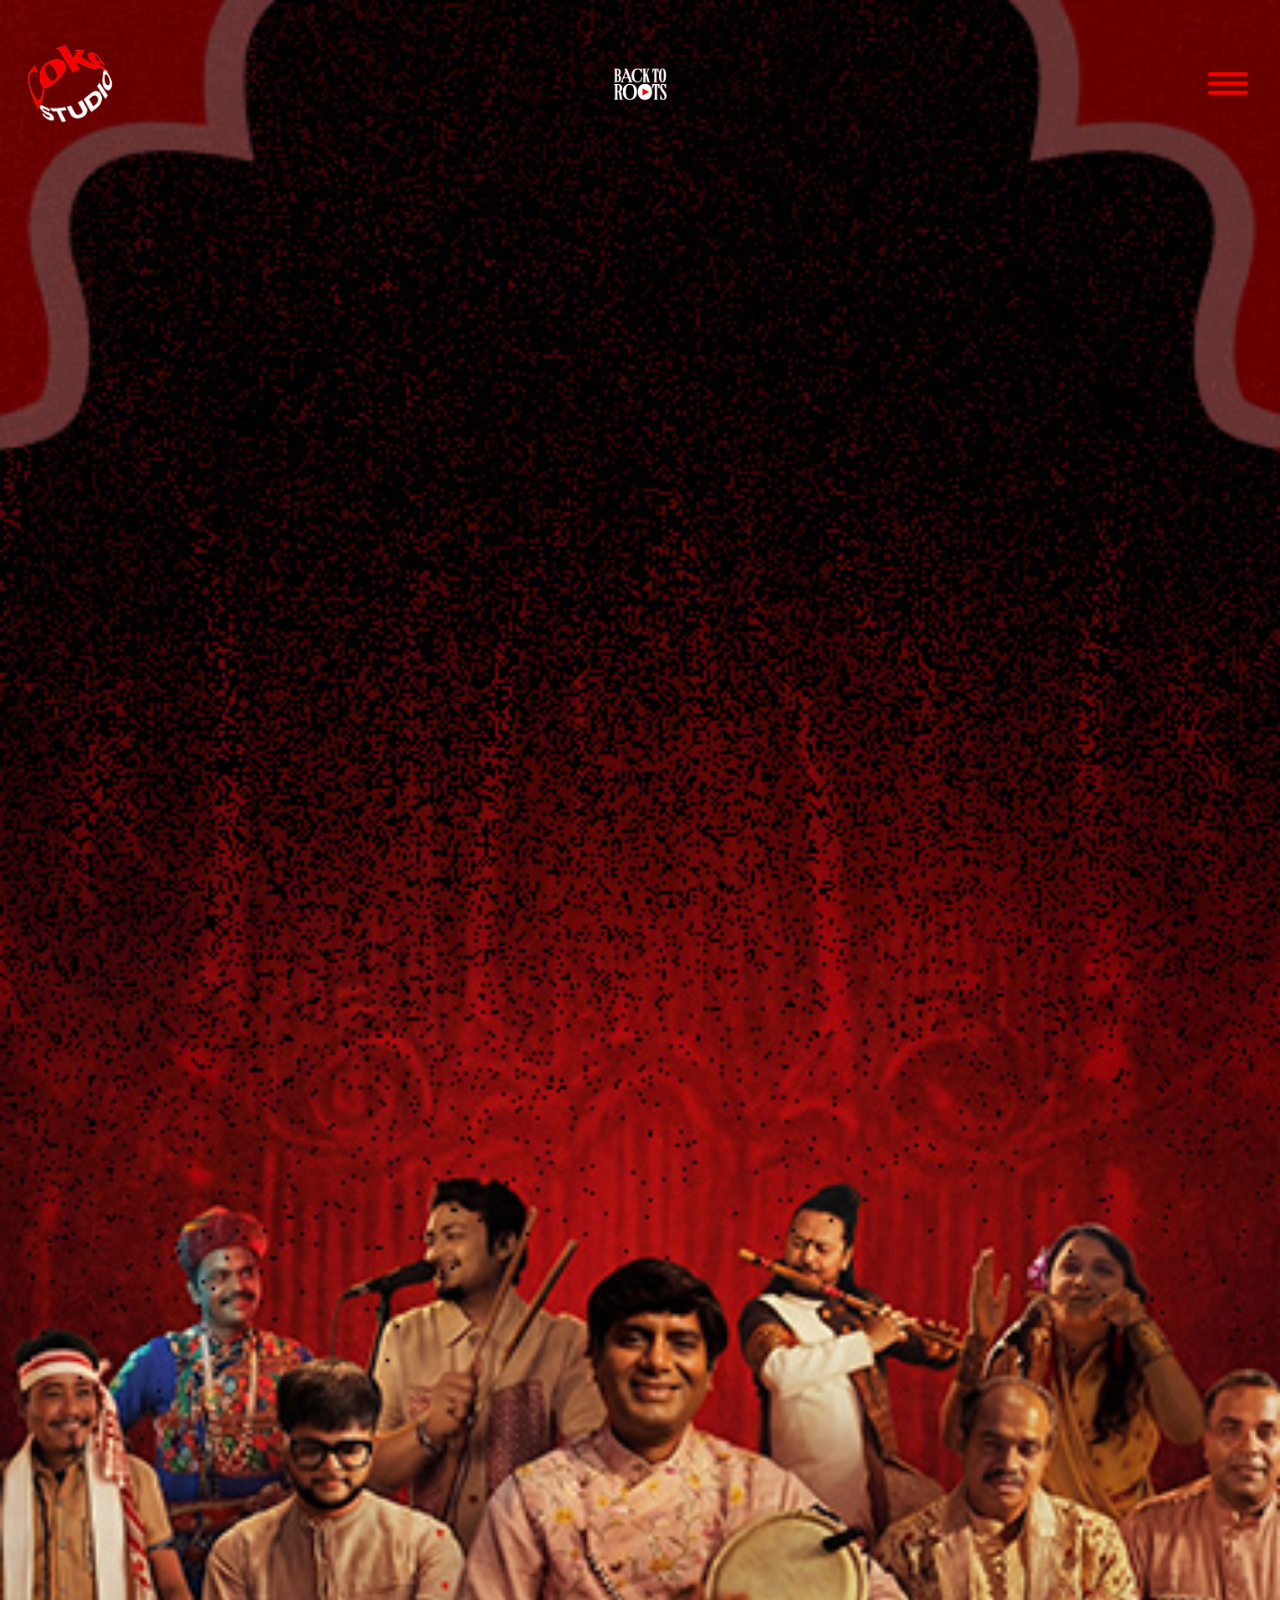
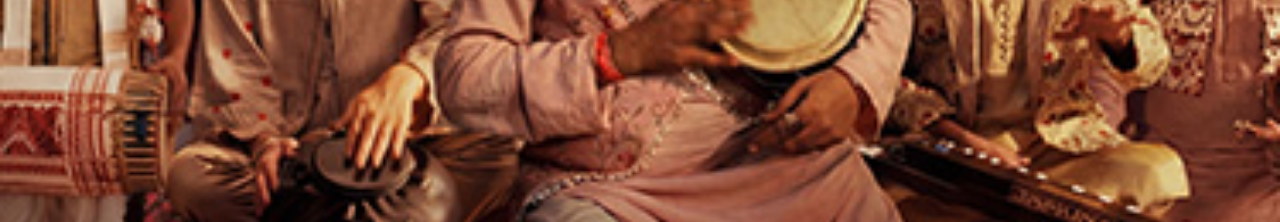
==== commit 64b8b8ce: "hide-menu" ====
--- a/home-page.html
+++ b/home-page.html
@@ -28,8 +28,8 @@
         <ul class="dropdown-menu">
           <li><a class="dropdown-item" href="#">Home</a></li>
           <li><a class="dropdown-item" href="#about">About</a></li>
-          <li><a class="dropdown-item" href="#stories">Stories</a></li>
-          <li><a class="dropdown-item" href="#help">Help</a></li>
+          <!-- <li><a class="dropdown-item" href="#stories">Stories</a></li>
+          <li><a class="dropdown-item" href="#help">Help</a></li> -->
         </ul>
       </div>
     </div>
